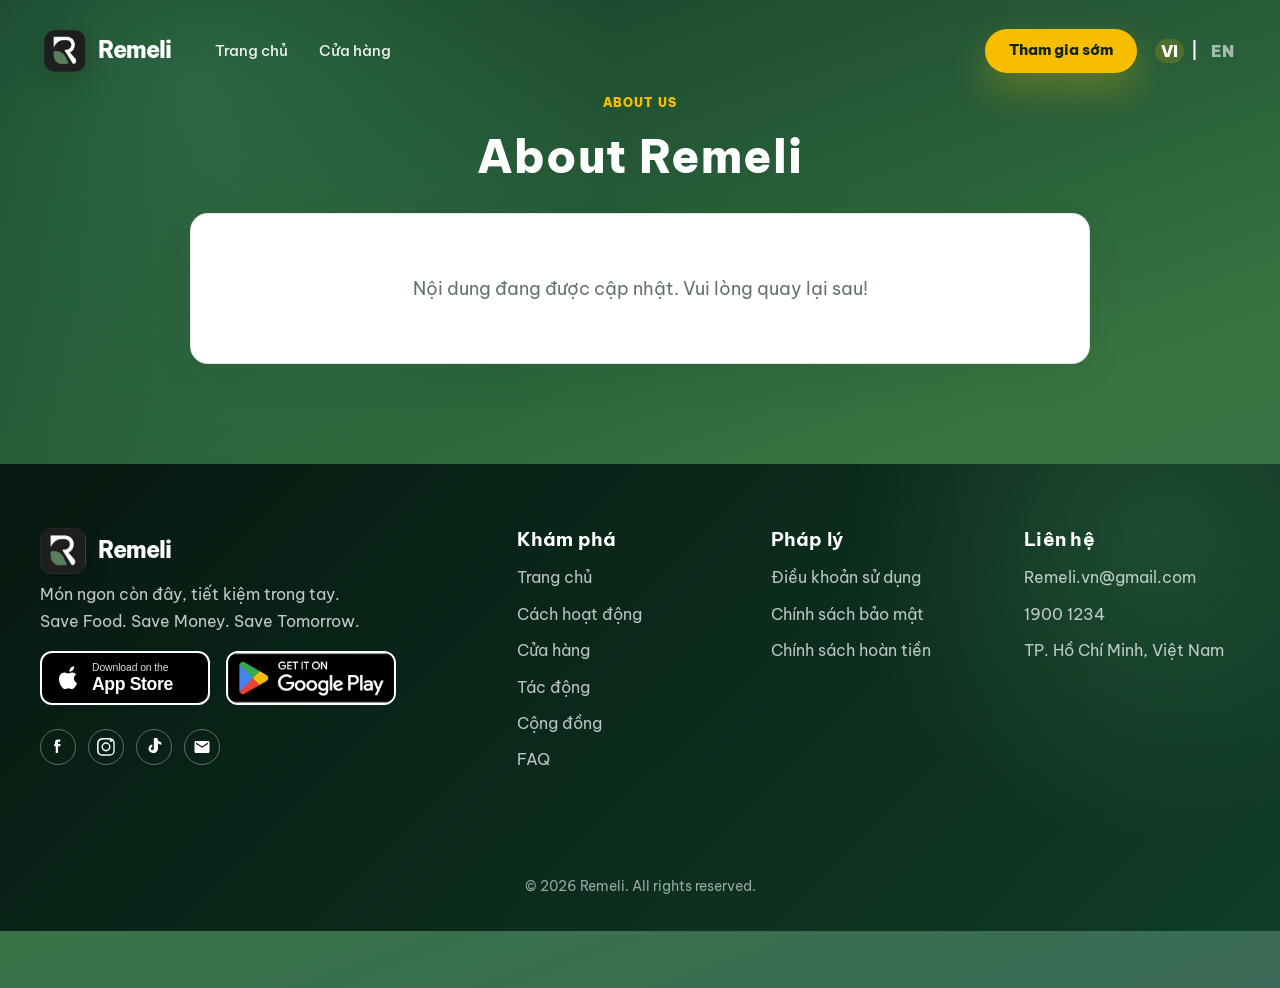
==== about-remeli.html @ 18d2d74b "Khung window" ====
<!DOCTYPE html>
<html lang="vi">
<head>
  <meta charset="UTF-8" />
  <meta name="viewport" content="width=device-width, initial-scale=1.0" />
  <meta name="description" content="Remeli giúp bạn tìm món ngon còn lại trong ngày từ cửa hàng địa phương tại Việt Nam, đặt trước dễ dàng và nhận tại cửa hàng." />
  <title>Remeli | About Remeli</title>
  <link rel="icon" type="image/png" href="assets/favicon.png" />
  <link rel="preconnect" href="https://fonts.googleapis.com">
  <link rel="preconnect" href="https://fonts.gstatic.com" crossorigin>
  <link href="https://fonts.googleapis.com/css2?family=Anton&family=Be+Vietnam+Pro:wght@400;500;600;700;800&display=swap" rel="stylesheet">
  <link rel="stylesheet" href="styles.css" />
</head>
<body class="faq-page">
  <svg style="display: none;">
    <defs>
      <linearGradient id="googlePlayGradient" x1="0%" y1="0%" x2="100%" y2="100%">
        <stop offset="0%" stop-color="#00a1ff" />
        <stop offset="30%" stop-color="#00e765" />
        <stop offset="70%" stop-color="#ffb300" />
        <stop offset="100%" stop-color="#ff3a44" />
      </linearGradient>
    </defs>
  </svg>

  <header class="site-header" id="siteHeader">
    <a class="brand" href="index.html" aria-label="Remeli trang chủ" data-i18n-aria-label="brandAria">
      <img src="assets/remeli-logo.png" alt="Remeli logo" />
      <span>Remeli</span>
    </a>

    <button class="menu-toggle" id="menuToggle" aria-label="Mở menu" aria-expanded="false" data-i18n-aria-label="menuOpen">
      <span></span>
      <span></span>
      <span></span>
    </button>

    <nav class="main-nav" id="mainNav" aria-label="Menu chính" data-i18n-aria-label="mainMenu">
      <div class="nav-item-with-dropdown">
        <a href="index.html" data-i18n="navHome">Trang chủ</a>
        <div class="mega-menu">
          <div class="mega-menu-column">
            <h4 data-i18n="megaApp">App</h4>
            <a href="huong-dan-tai-app.html" data-i18n="megaDownloadApp">Hướng dẫn tải App</a>
            <a href="lam-sao-de-pick-up.html" data-i18n="megaHowToPickup">Làm sao để pick up</a>
          </div>
          <div class="mega-menu-column">
            <h4 data-i18n="megaAboutUs">About us</h4>
            <a href="about-remeli.html" data-i18n="megaAboutRemeli">About Remeli</a>
            <a href="our-team.html" data-i18n="megaOurTeam">Our team</a>
          </div>
          <div class="mega-menu-column">
            <h4 data-i18n="megaCommunity">Community</h4>
            <a href="tac-dong.html" data-i18n="megaImpact">Tác động</a>
            <a href="phan-hoi-khach-hang.html" data-i18n="megaCustomerFeedback">Phản hồi khách hàng</a>
          </div>
        </div>
      </div>
      <a href="cua-hang.html" data-i18n="navMerchant">Cửa hàng</a>
    </nav>

    <div class="header-actions">
      <button class="btn btn-yellow btn-small" type="button" data-open-modal="waitlistModal" data-i18n="joinEarly">Tham gia sớm</button>
      <div class="language-toggle" aria-label="Đổi ngôn ngữ" data-i18n-aria-label="languageLabel">
        <button class="lang-option active" type="button" data-lang-switch="vi" aria-pressed="true">VI</button>
        <span>|</span>
        <button class="lang-option" type="button" data-lang-switch="en" aria-pressed="false">EN</button>
      </div>
    </div>
  </header>

  <section class="faq-section" id="content">
    <div class="faq-header reveal">
      <span class="eyebrow eyebrow-yellow">About us</span>
      <h2>About Remeli</h2>
    </div>

    <div class="faq-list reveal" style="text-align: center; padding: 60px 0; background: var(--white); border-radius: 18px; border: 1px solid var(--line); box-shadow: 0 14px 42px rgba(16, 60, 41, 0.06);">
      <p style="color: var(--muted); font-size: 1.1rem; margin: 0;">Nội dung đang được cập nhật. Vui lòng quay lại sau!</p>
    </div>
  </section>

  <footer class="site-footer">
    <div class="footer-brand">
      <a class="brand brand-footer" href="index.html#home">
        <img src="assets/remeli-logo.png" alt="Remeli logo" />
        <span>Remeli</span>
      </a>
      <p data-i18n="footerSlogan">Món ngon còn đây, tiết kiệm trong tay.<br />Save Food. Save Money. Save Tomorrow.</p>
      
      <!-- Khung Tải ứng dụng App Store & Google Play đồng bộ đa sắc chuẩn ảnh mẫu -->
      <div class="download-badges">
    <a href="#" class="app-badge store-apple" target="_blank" rel="noopener noreferrer">
      <svg viewBox="0 0 384 512" class="icon-apple">
        <path d="M318.7 268.7c-.2-36.7 16.4-64.4 50-84.8-18.8-26.9-47.2-41.7-84.7-44.6-35.5-2.8-74.3 20.7-88.5 20.7-15 0-48.7-22.7-79.4-22.1-39.3.6-76 22.8-96.1 57.3-41.9 71.9-10.7 178.6 30 237.3 19.9 28.7 44 60.7 75 59.5 29.8-1.2 41.2-19.3 77.2-19.3 35.8 0 46.4 19.3 77.6 18.6 31.9-.6 53.1-29.3 72.8-58.1 23.5-34.1 33.1-67 33.6-68.7-1.2-.5-66.4-25.4-66.7-101.5zM297.1 84.4c17.4-21.1 29.2-50.5 26-80.1-25.4 1-56.1 16.9-74.3 38.2-16.2 18.8-30.4 48.6-26.6 77.4 28.4 2.2 57.4-14.4 74.9-35.5z"/>
      </svg>
      <div class="badge-text">
        <small>Download on the</small>
        <strong>App Store</strong>
      </div>
    </a>

    <a href="#" class="app-badge store-google" target="_blank" rel="noopener noreferrer">
        <img src="assets/GetItOnGooglePlay_Badge_Web_color_English.png" alt="Get it on Google Play">
    </a>
</div>
      <!-- Icon Mạng xã hội dạng SVG nét cao -->
      <div class="socials" style="margin-top: 20px;" aria-label="Mạng xã hội" data-i18n-aria-label="socialLabel">
        <a href="https://www.facebook.com/profile.php?id=61591467995736" target="_blank" rel="noopener noreferrer" aria-label="Facebook">
          <svg style="width:18px;height:18px;fill:currentColor;" viewBox="0 0 24 24"><path d="M9 8H7v3h2v9h3v-9h3l.5-3H12V6c0-.88.72-1 1-1h2V2h-3a4 4 0 0 0-4 4v2z"/></svg>
        </a>
        <a href="https://www.instagram.com/remeli.vn/" target="_blank" rel="noopener noreferrer" aria-label="Instagram">
          <svg style="width:18px;height:18px;fill:currentColor;" viewBox="0 0 24 24"><path d="M12 2.16c3.2 0 3.58.01 4.85.07 3.25.15 4.77 1.69 4.92 4.92.06 1.27.07 1.65.07 4.85s-.01 3.58-.07 4.85c-.15 3.23-1.66 4.77-4.92 4.92-1.27.06-1.64.07-4.85.07s-3.58-.01-4.85-.07c-3.26-.15-4.77-1.7-4.92-4.92-.06-1.27-.07-1.65-.07-4.85s.01-3.58.07-4.85c.15-3.23 1.66-4.77 4.92-4.92 1.27-.06 1.64-.07 4.85-.07M12 0C8.74 0 8.33.01 7.05.07c-4.27.2-6.6 2.52-6.8 6.8C.01 8.13 0 8.54 0 11.8s.01 3.67.07 4.95c.2 4.27 2.53 6.61 6.8 6.8 1.28.06 1.69.07 4.95.07s3.67-.01 4.95-.07c4.27-.2 6.61-2.53 6.8-6.8.06-1.28.07-1.69.07-4.95s-.01-3.67-.07-4.95c-.2-4.27-2.53-6.61-6.8-6.8C15.67.01 15.26 0 12 0zm0 5.76a6.04 6.04 0 1 0 0 12.08 6.04 6.04 0 0 0 0-12.08zm0 10.12a4.07 4.07 0 1 1 0-8.14 4.07 4.07 0 0 1 0 8.14zm6.4-10.42a1.41 1.41 0 1 0 0-2.83 1.41 1.41 0 0 0 0 2.83z"/></svg>
        </a>
        <a href="https://www.tiktok.com/@remeli.vn" target="_blank" rel="noopener noreferrer" aria-label="TikTok">
          <svg style="width:18px;height:18px;fill:currentColor;" viewBox="0 0 24 24"><path d="M12.53.02C13.84 0 15.14.01 16.44 0c.08 1.53.63 3.01 1.63 4.14 1.03.9 2.36 1.35 3.71 1.42v3.39c-1.28-.02-2.54-.42-3.6-1.15-.31-.19-.61-.4-.89-.63v6.73c.03 2.22-1.12 4.31-3 5.42-2.11 1.19-4.78 1.12-6.81-.19-2.11-1.42-3.12-4.02-2.49-6.49.53-2.2 2.45-3.83 4.73-3.96v3.4c-.74.05-1.44.47-1.78 1.13-.48.97-.13 2.19.78 2.73.91.56 2.14.31 2.75-.54.27-.41.38-.9.34-1.39V.02z"/></svg>
        </a>
        <a href="mailto:Remeli.vn@gmail.com" aria-label="Email">
          <svg style="width:18px;height:18px;fill:currentColor;" viewBox="0 0 24 24"><path d="M20 4H4c-1.1 0-1.99.9-1.99 2L2 18c0 1.1.9 2 2 2h16c1.1 0 2-.9 2-2V6c0-1.1-.9-2-2-2zm0 4l-8 5-8-5V6l8 5 8-5v2z"/></svg>
        </a>
      </div>
    </div>
    <div class="footer-links">
      <div>
        <h3 data-i18n="footerExplore">Khám phá</h3>
        <a href="index.html#home" data-i18n="navHome">Trang chủ</a>
        <a href="index.html#how-it-works" data-i18n="navHow">Cách hoạt động</a>
        <a href="cua-hang.html" data-i18n="navMerchant">Cửa hàng</a>
        <a href="index.html#impact" data-i18n="navImpact">Tác động</a>
        <a href="index.html#community" data-i18n="navCommunity">Cộng đồng</a>
        <a href="faq.html" data-i18n="navFaq">FAQ</a>
      </div>
      <div>
        <h3 data-i18n="footerLegal">Pháp lý</h3>
        <a href="#" data-i18n="terms">Điều khoản sử dụng</a>
        <a href="#" data-i18n="privacy">Chính sách bảo mật</a>
        <a href="#" data-i18n="refund">Chính sách hoàn tiền</a>
      </div>
      <div>
        <h3 data-i18n="footerContact">Liên hệ</h3>
        <a href="mailto:Remeli.vn@gmail.com">Remeli.vn@gmail.com</a>
        <a href="tel:19001234">1900 1234</a>
        <span data-i18n="location">TP. Hồ Chí Minh, Việt Nam</span>
      </div>
    </div>
    <p class="copyright">© 2026 Remeli. All rights reserved.</p>
  </footer>

  <!-- Khối Pop-up Waitlist hoạt động đồng bộ tại trang FAQ -->
  <div class="modal" id="waitlistModal" aria-hidden="true">
    <div class="modal-overlay" data-close-modal></div>
    <div class="modal-panel modal-panel-small" role="dialog" aria-modal="true" aria-labelledby="waitlistModalTitle">
      <button class="modal-close" type="button" data-close-modal aria-label="Đóng" data-i18n-aria-label="closeModal">×</button>
      <span class="eyebrow" data-i18n="waitlistEyebrow">Tham gia danh sách chờ</span>
      <h2 id="waitlistModalTitle" data-i18n="waitlistModalTitle">Nhận thông tin sớm nhất từ Remeli</h2>
      <p data-i18n="waitlistModalText">Để lại thông tin để Remeli báo cho bạn khi ra mắt tại thành phố của bạn.</p>
      <form class="stacked-form" id="waitlistForm" action="https://script.google.com/macros/s/AKfycbz02_CwynBXLxD4ofVWuuCcy0Z5YHeLYgymd5x6QaJ5G5QAr4hnDKX-C0Sxp8bsQAZKMg/exec" method="POST" target="hidden_iframe">
        <input type="hidden" name="formType" value="waitlist" />
        <label>
          <span data-i18n="emailLabel">Email của bạn</span>
          <input type="email" name="email" required placeholder="" />
        </label>
        <label>
          <span data-i18n="cityLabel">Thành phố</span>
          <select name="city" required>
            <option value="" data-i18n="cityPlaceholder">Chọn thành phố</option>
            <option>TP. Hồ Chí Minh</option>
            <option data-i18n="cityHanoi">Hà Nội</option>
            <option data-i18n="cityDanang">Đà Nẵng</option>
            <option data-i18n="cityCantho">Cần Thơ</option>
            <option data-i18n="cityOther">Khác</option>
          </select>
        </label>
        <label>
          <span data-i18n="roleLabel">Bạn là?</span>
          <select name="role" required>
            <option value="" data-i18n="rolePlaceholder">Bạn là?</option>
            <option data-i18n="roleUser">Người dùng</option>
            <option data-i18n="roleMerchant">Chủ cửa hàng</option>
            <option data-i18n="roleOther">Khác</option>
          </select>
        </label>
        <button class="btn btn-green" type="submit" data-i18n="waitlistButton">Tham gia danh sách chờ</button>
        <p class="form-message" id="waitlistMessage"></p>
      </form>
    </div>
  </div>

  <iframe name="hidden_iframe" id="hiddenFormIframe" style="display:none;" title="form-submit-target"></iframe>

  <script src="script.js"></script>
</body>
</html>
---- styles.css ----
:root {
  --green-900: #103c29;
  --green-800: #1c5135;
  --green-700: #397542;
  --green-600: #3a6b58;
  --green-400: #6bc379;
  --green-100: #ecf7ee;
  --cream: #fff8eb;
  --yellow: #f7be00;
  --yellow-soft: #ffe38d;
  --black: #000000;
  --white: #ffffff;
  --text: #14231a;
  --muted: #65736b;
  --line: rgba(20, 35, 26, 0.11);
  --shadow: 0 24px 80px rgba(16, 60, 41, 0.11);
  --radius-xl: 32px;
  --radius-lg: 24px;
  --radius-md: 16px;
  --max: 1200px;
  --display-font: "Be Vietnam Pro", Arial, sans-serif;
}

* {
  box-sizing: border-box;
}

html {
  scroll-behavior: smooth;
}

body {
  margin: 0;
  font-family: "Be Vietnam Pro", Inter, system-ui, -apple-system, BlinkMacSystemFont, "Segoe UI", sans-serif;
  color: var(--text);
  background: var(--white);
  overflow-x: hidden;
  line-height: 1.65;
}

a {
  color: inherit;
  text-decoration: none;
}

button,
input,
select {
  font: inherit;
}

button {
  cursor: pointer;
}

img,
svg {
  display: block;
}

/* --- HEADER & NAVIGATION --- */
.site-header {
  position: fixed;
  top: 0;
  left: 0;
  right: 0;
  z-index: 100;
  display: grid;
  grid-template-columns: auto 1fr auto;
  align-items: center;
  gap: 44px;
  width: min(100% - 56px, 1320px);
  margin: 18px auto 0;
  padding: 10px 12px 10px 16px;
  border-radius: 999px;
  color: var(--white);
  transition: background 240ms ease, box-shadow 240ms ease, color 240ms ease, margin 240ms ease, width 240ms ease;
}

.site-header.scrolled {
  margin-top: 10px;
  width: min(100% - 36px, 1260px);
  color: var(--text);
  background: rgba(255, 255, 255, 0.9);
  box-shadow: 0 18px 55px rgba(0, 0, 0, 0.12);
  backdrop-filter: blur(18px);
}

.brand {
  display: inline-flex;
  align-items: center;
  gap: 12px;
  font-size: 1.45rem;
  font-weight: 800;
  letter-spacing: -0.04em;
  white-space: nowrap;
}

.brand img {
  width: 42px;
  height: 42px;
  border-radius: 12px;
  object-fit: cover;
  box-shadow: 0 10px 24px rgba(0, 0, 0, 0.12);
}

.main-nav {
  display: flex;
  flex-wrap: nowrap;
  align-items: center;
  justify-content: flex-start;
  gap: clamp(14px, 2.4vw, 76px);
  font-size: clamp(0.72rem, 0.6rem + 0.55vw, 0.95rem);
  font-weight: 500;
}

.main-nav a {
  position: relative;
  opacity: 0.92;
  padding: 10px 0;
  white-space: nowrap;
}

.main-nav a::after {
  content: "";
  position: absolute;
  left: 0;
  right: 0;
  bottom: 0;
  height: 2px;
  transform: scaleX(0);
  transform-origin: center;
  background: var(--yellow);
  transition: transform 280ms cubic-bezier(0.4, 0, 0.2, 1);
}

.main-nav a.active::after,
.main-nav a:hover::after {
  transform: scaleX(1);
}

.nav-item-with-dropdown {
  position: relative;
  display: flex;
  align-items: center;
  height: 100%;
}

.mega-menu {
  position: absolute;
  top: calc(100% + 15px);
  left: -16px;
  transform: translateY(10px);
  background: rgba(255, 255, 255, 0.7);
  backdrop-filter: blur(25px);
  -webkit-backdrop-filter: blur(25px);
  border-radius: var(--radius-lg);
  box-shadow: 0 16px 40px rgba(0, 0, 0, 0.1);
  padding: 32px 40px;
  display: flex;
  gap: 64px;
  opacity: 0;
  visibility: hidden;
  transition: all 0.3s cubic-bezier(0.4, 0, 0.2, 1);
  pointer-events: none;
  border: 1px solid rgba(255, 255, 255, 0.5);
}

.mega-menu::before {
  content: "";
  position: absolute;
  top: -25px;
  left: 0;
  width: 100%;
  height: 25px;
  background: transparent;
}

.site-header.scrolled .mega-menu {
  background: rgba(255, 255, 255, 0.95);
}

.site-header:not(.scrolled) .mega-menu {
  background: rgba(20, 35, 26, 0.6);
  border-color: rgba(255, 255, 255, 0.2);
  color: var(--white);
}

.nav-item-with-dropdown:hover .mega-menu {
  opacity: 1;
  visibility: visible;
  transform: translateY(0);
  pointer-events: auto;
}

.mega-menu-column {
  display: flex;
  flex-direction: column;
  gap: 16px;
  min-width: max-content;
}

.mega-menu-column h4 {
  margin: 0;
  font-size: 0.95rem;
  font-weight: 800;
  color: var(--green-900);
  border-bottom: 2px solid var(--yellow);
  padding-bottom: 8px;
  text-transform: uppercase;
  letter-spacing: 0.05em;
  width: max-content;
}

.site-header:not(.scrolled) .mega-menu-column h4 {
  color: var(--yellow);
  border-bottom-color: rgba(255, 255, 255, 0.3);
}

.mega-menu-column a {
  font-size: 0.9rem;
  color: var(--muted);
  font-weight: 600;
  padding: 0 !important;
  opacity: 1 !important;
  transition: color 0.2s ease, transform 0.2s ease;
}

.site-header:not(.scrolled) .mega-menu-column a {
  color: rgba(255, 255, 255, 0.85);
}

.mega-menu-column a::after {
  display: none !important;
}

.mega-menu-column a:hover {
  color: var(--green-700);
  transform: translateX(4px);
}

.site-header:not(.scrolled) .mega-menu-column a:hover {
  color: var(--yellow);
}

.header-actions {
  display: flex;
  align-items: center;
  gap: 18px;
}

.language-toggle {
  display: inline-flex;
  align-items: center;
  gap: 7px;
  border: 0;
  background: transparent;
  color: inherit;
  font-weight: 700;
}

.lang-option {
  border: 0;
  padding: 4px 6px;
  border-radius: 999px;
  background: transparent;
  color: inherit;
  font-weight: 900;
  line-height: 1;
  opacity: 0.58;
  transition: opacity 180ms ease, background 180ms ease, color 180ms ease;
}

.lang-option.active {
  opacity: 1;
  background: rgba(247, 190, 0, 0.18);
  color: inherit;
}

.site-header.scrolled .lang-option.active,
.site-header.menu-open .lang-option.active {
  background: rgba(57, 117, 66, 0.11);
  color: var(--green-700);
}

.menu-toggle {
  display: block;
  width: 42px;
  height: 42px;
  border: 1px solid rgba(255, 255, 255, 0.28);
  border-radius: 999px;
  background: rgba(255, 255, 255, 0.12);
  display: none;
}

.menu-toggle span {
  display: block;
  width: 18px;
  height: 2px;
  margin: 4px auto;
  background: currentColor;
  border-radius: 99px;
}

/* --- BUTTONS --- */
.btn {
  display: inline-flex;
  align-items: center;
  justify-content: center;
  min-height: 52px;
  padding: 0 28px;
  border-radius: 16px;
  border: 1px solid transparent;
  font-weight: 800;
  line-height: 1;
  transition: transform 220ms ease, box-shadow 220ms ease, background 220ms ease, color 220ms ease, border-color 220ms ease;
}

.btn:hover {
  transform: translateY(-2px);
}

.btn-small {
  min-height: 44px;
  padding-inline: 23px;
  border-radius: 999px;
  font-size: 0.92rem;
}

.btn-yellow {
  background: var(--yellow);
  color: #132414;
  box-shadow: 0 16px 36px rgba(247, 190, 0, 0.28);
}

.btn-yellow:hover {
  background: #ffcb21;
  box-shadow: 0 20px 45px rgba(247, 190, 0, 0.38);
}

.btn-outline-light {
  color: var(--white);
  background: rgba(255, 255, 255, 0.08);
  border-color: rgba(255, 255, 255, 0.55);
  backdrop-filter: blur(12px);
}

.btn-outline-light:hover {
  background: var(--white);
  color: var(--green-900);
}

.btn-green {
  background: var(--green-700);
  color: var(--white);
  box-shadow: 0 16px 36px rgba(57, 117, 66, 0.25);
}

.btn-green:hover {
  background: var(--green-900);
}

.btn-dark {
  background: var(--green-900);
  color: var(--white);
}

/* --- HERO SECTION --- */
.hero {
  position: relative;
  display: grid;
  min-height: 100vh;
  place-items: center;
  isolation: isolate;
  overflow: hidden;
  padding: 120px 24px 84px;
  color: var(--white);
  background:
    radial-gradient(circle at 52% 46%, rgba(107, 195, 121, 0.25), transparent 28%),
    linear-gradient(136deg, var(--green-900), var(--green-700) 48%, var(--green-600));
}

.hero::before {
  content: "";
  position: absolute;
  inset: 0;
  background:
    linear-gradient(rgba(255, 255, 255, 0.045) 1px, transparent 1px),
    linear-gradient(90deg, rgba(255, 255, 255, 0.035) 1px, transparent 1px);
  background-size: 84px 84px;
  mask-image: radial-gradient(circle, black 0 48%, transparent 78%);
  opacity: 0.35;
  z-index: -2;
}

.hero-bg {
  position: absolute;
  inset: 0;
  z-index: -1;
  overflow: hidden;
  pointer-events: none;
}

.hero-line {
  position: absolute;
  width: clamp(110px, 14vw, 190px);
  height: auto;
  fill: none;
  stroke: rgba(255, 227, 141, 0.34);
  stroke-width: 4;
  stroke-linecap: round;
  stroke-linejoin: round;
  filter: drop-shadow(0 0 30px rgba(107, 195, 121, 0.13));
  transition: transform 120ms linear;
}

.line-leaf-one {
  left: 8%;
  top: 22%;
  transform: rotate(-12deg);
}

.line-carrot {
  right: 7%;
  top: 18%;
  transform: rotate(10deg);
}

.line-tomato {
  left: 16%;
  bottom: 20%;
  opacity: 0.62;
}

.line-bag {
  right: 15%;
  bottom: 16%;
  opacity: 0.52;
}

.soft-blob {
  position: absolute;
  border-radius: 999px;
  background: rgba(255, 255, 255, 0.08);
  filter: blur(36px);
  transition: transform 120ms linear;
}

.blob-one {
  left: -90px;
  bottom: 12%;
  width: 420px;
  height: 210px;
  background: rgba(107, 195, 121, 0.24);
}

.blob-two {
  right: -110px;
  top: 36%;
  width: 280px;
  height: 280px;
  background: rgba(247, 190, 0, 0.12);
}

.floating-leaf {
  position: absolute;
  width: 36px;
  height: 18px;
  border-radius: 100% 0 100% 0;
  background: linear-gradient(135deg, rgba(107, 195, 121, 0.62), rgba(247, 190, 0, 0.32));
  box-shadow: 0 0 36px rgba(107, 195, 121, 0.26);
  animation: floatLeaf 8s ease-in-out infinite;
}

.leaf-a {
  left: 29%;
  top: 26%;
  animation-delay: 0s;
}

.leaf-b {
  right: 23%;
  top: 54%;
  animation-delay: 1.8s;
}

.leaf-c {
  left: 8%;
  bottom: 29%;
  animation-delay: 3.2s;
}

.dot-field {
  position: absolute;
  width: 120px;
  height: 120px;
  background-image: radial-gradient(rgba(255, 255, 255, 0.33) 1.3px, transparent 1.3px);
  background-size: 14px 14px;
  opacity: 0.5;
}

.dots-a {
  left: 4%;
  bottom: 13%;
}

.hero-content {
  width: min(100%, 980px);
  text-align: center;
  margin-inline: auto;
}

.hero h1,
.hero p,
h2,
h3 {
  letter-spacing: 0.02em;
}

.hero h1 {
  display: flex;
  flex-direction: column;
  align-items: center;
  gap: clamp(10px, 1.25vw, 18px);
  margin: 0;
  font-family: var(--display-font);
  font-size: clamp(2.9rem, 6.8vw, 6.4rem);
  font-weight: 800;
  line-height: 1.08;
  text-shadow: 0 20px 70px rgba(0, 0, 0, 0.24);
}

.hero h1 span {
  display: block;
  white-space: nowrap;
}

.hero p {
  margin: clamp(28px, 3.2vw, 42px) 0 0;
  font-family: var(--display-font);
  font-size: clamp(1rem, 1.8vw, 1.5rem);
  font-weight: 600;
  line-height: 1.45;
  color: rgba(255, 255, 255, 0.92);
}

.hero-buttons {
  display: flex;
  flex-wrap: wrap;
  justify-content: center;
  gap: 18px;
  margin-top: clamp(34px, 4vw, 52px);
}

.scroll-cue {
  position: absolute;
  bottom: 28px;
  left: 50%;
  display: grid;
  width: 28px;
  height: 48px;
  place-items: start center;
  border: 1px solid rgba(255, 255, 255, 0.56);
  border-radius: 999px;
  transform: translateX(-50%);
}

.scroll-cue span {
  width: 5px;
  height: 9px;
  margin-top: 9px;
  border-radius: 99px;
  background: var(--white);
  animation: scrollCue 1.5s infinite ease-in-out;
}

/* --- MARQUEE TAPE --- */
.marquee {
  position: relative;
  z-index: 3;
  overflow: hidden;
  background: #06180f;
  color: var(--white);
  border-top: 1px solid rgba(255, 255, 255, 0.08);
  border-bottom: 1px solid rgba(255, 255, 255, 0.08);
}

.marquee-track {
  display: flex;
  align-items: center;
  gap: 18px;
  width: max-content;
  padding: 17px 0;
  animation: marquee 34s linear infinite;
}

.marquee span {
  white-space: nowrap;
  font-size: 0.93rem;
  font-weight: 800;
}

.marquee i {
  width: 10px;
  height: 10px;
  border-radius: 100% 0 100% 0;
  background: var(--yellow);
  transform: rotate(18deg);
}

/* --- CORE LAYOUT & TYPOGRAPHY --- */
.section {
  position: relative;
  padding: 92px 24px;
}

.section-grid {
  width: min(100%, var(--max));
  margin-inline: auto;
}

.section-grid-left {
  display: grid;
  grid-template-columns: minmax(430px, 0.95fr) minmax(0, 1.65fr);
  gap: 46px;
  align-items: center;
}

.eyebrow {
  display: inline-block;
  margin-bottom: 16px;
  color: var(--green-700);
  font-size: 0.78rem;
  font-weight: 900;
  letter-spacing: 0.08em;
  text-transform: uppercase;
}

.eyebrow-yellow {
  color: var(--yellow);
}

h2 {
  margin: 0;
  font-family: var(--display-font);
  font-size: clamp(1.8rem, 3.6vw, 3.4rem);
  font-weight: 800;
  line-height: 1.15;
}

h3,
p {
  margin-top: 0;
}

h3 {
  font-family: var(--display-font);
  font-weight: 700;
  letter-spacing: 0.012em;
  line-height: 1.22;
}

.split-title {
  display: flex;
  flex-direction: column;
  align-items: flex-start;
  gap: 0.08em;
}

.split-title span,
.balanced-two-line span {
  display: block;
  white-space: nowrap;
}

.balanced-two-line {
  max-width: 620px;
}

.single-line-title {
  white-space: nowrap;
  max-width: 100%;
}

.section-copy p,
.food-cloud-copy p,
.reason-content p,
.merchant-copy p,
.community-card p {
  color: var(--muted);
  line-height: 1.85;
  margin-top: 18px;
}

.text-link {
  display: inline-flex;
  align-items: center;
  gap: 8px;
  margin-top: 18px;
  color: var(--green-700);
  font-weight: 900;
}

.link-button {
  border: 0;
  padding: 0;
  background: transparent;
  font-family: inherit;
  font-size: inherit;
}

.text-link span {
  transition: transform 180ms ease;
}

.text-link:hover span {
  transform: translateX(4px);
}

/* --- HOW IT WORKS SECTION --- */
.how-section {
  background: linear-gradient(180deg, #fff, #fbfdfa);
}

.steps-row {
  display: grid;
  grid-template-columns: repeat(3, 1fr);
  gap: 28px;
  position: relative;
}

.steps-row::before {
  content: "";
  position: absolute;
  left: 16%;
  right: 16%;
  top: 50%;
  border-top: 2px dashed rgba(57, 117, 66, 0.36);
  transform: translateY(-50%);
}

.step-card {
  position: relative;
  z-index: 1;
  min-height: 318px;
  padding: 48px 30px 30px;
  border: 1px solid var(--line);
  border-radius: var(--radius-lg);
  background: rgba(255, 255, 255, 0.88);
  text-align: center;
  box-shadow: var(--shadow);
  backdrop-filter: blur(10px);
}

.step-number {
  position: absolute;
  left: 18px;
  top: 18px;
  display: grid;
  width: 42px;
  height: 42px;
  place-items: center;
  border-radius: 50%;
  background: var(--green-700);
  color: var(--white);
  font-weight: 900;
}

.icon-circle {
  display: grid;
  width: 108px;
  height: 108px;
  place-items: center;
  margin: 0 auto 24px;
  border-radius: 50%;
  background: var(--green-100);
}

.icon-circle svg,
.merchant-point svg {
  width: 62px;
  height: 62px;
  fill: none;
  stroke: var(--green-700);
  stroke-width: 3;
  stroke-linecap: round;
  stroke-linejoin: round;
}

.step-card h3 {
  margin-bottom: 10px;
  font-size: 1.12rem;
}

.step-card p {
  margin: 0;
  color: var(--muted);
  font-size: 0.94rem;
  line-height: 1.65;
}

/* --- FOR STORES (MERCHANT) --- */
.merchant-section {
  display: grid;
  grid-template-columns: 0.5fr 2fr;
  gap: 32px;
  align-items: stretch;
  width: min(100% - 48px, var(--max));
  margin: 0 auto 42px;
  padding: clamp(32px, 5vw, 54px);
  border-radius: var(--radius-xl);
  color: var(--white);
  background:
    radial-gradient(circle at 92% 20%, rgba(107, 195, 121, 0.24), transparent 27%),
    linear-gradient(135deg, var(--green-900), var(--green-700));
  box-shadow: 0 28px 80px rgba(16, 60, 41, 0.2);
  overflow: hidden;
}

.merchant-copy {
  justify-self: start;
  text-align: left;
}

.merchant-copy .split-title {
  align-items: flex-start;
}

.merchant-copy h2 {
  font-size: clamp(1.4rem, 2.5vw, 2.6rem);
}

.merchant-copy p {
  color: rgba(255, 255, 255, 0.75);
}

.merchant-points {
  display: grid;
  grid-template-columns: repeat(2, 1fr);
  gap: 28px 8px;
  align-self: stretch;
}

.merchant-point {
  display: grid;
  align-content: center;
  justify-items: center;
  min-height: 160px;
  padding: 18px 26px;
  text-align: center;
}

.merchant-point svg {
  stroke: var(--yellow);
}

.merchant-point h3 {
  margin: 20px 0 0;
  font-size: 1.05rem;
  line-height: 1.4;
  max-width: 26ch;
}

/* Ép vế chữ "Tự chọn số lượng giá và giờ nhận" nằm cùng một hàng */
.merchant-points .merchant-point:nth-child(2) h3 {
  white-space: nowrap;
  max-width: none;
}

.merchant-point:nth-child(even) {
  border-left: 1px solid rgba(255, 255, 255, 0.16);
}

.merchant-point:nth-child(n + 3) {
  border-top: 1px solid rgba(255, 255, 255, 0.16);
  padding-top: 26px;
}

/* --- IMPACT SECTION (FOOD CLOUD) --- */
.food-cloud-section {
  display: grid;
  grid-template-columns: minmax(260px, 0.85fr) minmax(0, 2.15fr);
  gap: clamp(48px, 6vw, 86px);
  align-items: center;
  width: min(100%, var(--max));
  margin: 0 auto;
  padding-top: 104px;
  padding-bottom: 126px;
}

.food-cloud-section::before {
  content: "";
  position: absolute;
  inset: 0 calc(50% - 50vw);
  z-index: -1;
  background:
    radial-gradient(circle at 20% 30%, rgba(247, 190, 0, 0.1), transparent 26%),
    linear-gradient(135deg, #fbfff8, #fff9ed 60%, #f3fbf1);
}

.food-cloud-copy h2 {
  color: var(--green-900);
}

.food-cloud {
  position: relative;
  min-height: 720px;
  isolation: isolate;
}

.bag-stage {
  position: absolute;
  left: 50%;
  top: 52%;
  z-index: 2;
  width: 330px;
  height: 330px;
  transform: translate(-50%, -50%);
}

.remeli-bag-img {
  position: absolute;
  left: 50%;
  bottom: -20px;
  transform: translateX(-50%);
  width: 250px;
  height: auto;
  z-index: 3;
  filter: drop-shadow(0 25px 45px rgba(16, 60, 41, .3));
}

.food-item {
  position: absolute;
  left: 50%;
  top: 57%;
  z-index: 2;
  display: grid;
  place-items: center;
  transform: translate(-50%, -50%) scale(0.3);
  opacity: 0;
  will-change: transform, opacity;
  white-space: nowrap;
  text-shadow: 0 4px 12px rgba(0, 0, 0, 0.15);
}

.spark {
  position: absolute;
  color: var(--yellow);
  font-size: 1.35rem;
  opacity: 0.85;
  animation: sparkle 2.6s ease-in-out infinite;
}

.spark-one {
  left: 38%;
  top: 7%;
}

.spark-two {
  right: 20%;
  top: 28%;
  animation-delay: 0.8s;
}

.spark-three {
  left: 18%;
  top: 34%;
  animation-delay: 1.5s;
}

.impact-card {
  position: absolute;
  z-index: 4;
  display: grid;
  width: 240px;
  min-height: 176px;
  align-content: center;
  padding: 24px 26px;
  border: 1px solid rgba(57, 117, 66, 0.12);
  border-radius: 26px;
  background: rgba(255, 255, 255, 0.86);
  box-shadow: var(--shadow);
  backdrop-filter: blur(16px);
}

.impact-card h3 {
  margin: 12px 0 8px;
  font-size: 1.8rem;
}

.impact-card p {
  margin: 0;
  color: var(--muted);
  font-size: 0.88rem;
  line-height: 1.55;
}

@keyframes floatSquare {

  0%,
  100% {
    transform: translateY(0);
  }

  50% {
    transform: translateY(-12px);
  }
}

.impact-card-one {
  left: 0;
  top: 6%;
  background: rgba(253, 245, 225, 0.94);
  animation: floatSquare 5s ease-in-out infinite;
}

.impact-card-two {
  left: 3%;
  bottom: 4%;
  background: rgba(235, 248, 255, 0.94);
  animation: floatSquare 6s ease-in-out infinite 1s;
}

.impact-card-three {
  right: 0;
  top: 7%;
  background: rgba(255, 248, 225, 0.94);
  animation: floatSquare 5.5s ease-in-out infinite 0.5s;
}

.impact-card-four {
  right: 4%;
  bottom: 3%;
  background: rgba(237, 249, 239, 0.94);
  animation: floatSquare 6.5s ease-in-out infinite 1.5s;
}

.mini-icon {
  display: grid;
  width: 54px;
  height: 54px;
  place-items: center;
  border-radius: 50%;
  background: var(--green-100);
  color: var(--green-700);
  font-size: 1.4rem;
  font-weight: 900;
}

/* --- ORBIT DATA STATISTICS --- */
.reason-section {
  display: grid;
  grid-template-columns: 0.85fr 1.15fr;
  gap: 66px;
  align-items: center;
  width: min(100%, var(--max));
  margin: 0 auto;
  padding: 112px 24px;
}

.logo-orbit {
  position: relative;
  display: grid;
  width: min(82vw, 390px);
  height: min(82vw, 390px);
  place-items: center;
  border-radius: 50%;
  background:
    radial-gradient(circle, rgba(255, 255, 255, 0.95), rgba(236, 247, 238, 0.78)),
    linear-gradient(135deg, rgba(107, 195, 121, 0.16), rgba(247, 190, 0, 0.08));
}

.logo-orbit::after {
  content: "";
  position: absolute;
  inset: 36px;
  border: 1px dashed rgba(57, 117, 66, 0.24);
  border-radius: 50%;
}

.logo-orbit img {
  width: 150px;
  height: 150px;
  border-radius: 34px;
  object-fit: cover;
  box-shadow: 0 24px 65px rgba(16, 60, 41, 0.19);
}

.orbit-dot {
  position: absolute;
  display: grid;
  width: 66px;
  height: 66px;
  place-items: center;
  border-radius: 50%;
  font-size: 1.5rem;
  box-shadow: var(--shadow);
}

.dot-green {
  left: 20px;
  bottom: 70px;
  background: var(--green-400);
  color: var(--white);
}

.dot-yellow {
  right: 44px;
  top: 38px;
  background: var(--yellow);
  color: var(--white);
}

.dot-soft {
  right: 18px;
  bottom: 88px;
  background: var(--white);
  color: var(--green-700);
}

.benefits-list {
  display: grid;
  grid-template-columns: repeat(3, 1fr);
  gap: 26px;
  margin-top: 36px;
}

.benefits-list article {
  padding: 6px 22px 6px 0;
  border-right: 1px solid var(--line);
}

.benefits-list article:last-child {
  border-right: 0;
}

.benefits-list h3 {
  margin: 14px 0 8px;
  font-size: 1rem;
}

.benefits-list p {
  font-size: 0.9rem;
}

/* --- COMMUNITY & HỆ THỐNG BĂNG CHUYỀN FEEDBACK XÍCH CHẠY CHẬM SO LE --- */
.community-section {
  width: min(100% - 48px, var(--max));
  margin: 72px auto;
}

.community-card {
  display: flex;
  align-items: center;
  justify-content: space-between;
  gap: 36px;

  padding: 60px;

  border-radius: 36px;

  background:
    radial-gradient(circle at top left,
      rgba(247, 190, 0, .20),
      transparent 30%),

    radial-gradient(circle at bottom right,
      rgba(107, 195, 121, .18),
      transparent 35%),

    linear-gradient(135deg,
      #ffffff,
      #fbfff8,
      #fffdf4);

  border: 1px solid rgba(57, 117, 66, .12);

  box-shadow:
    0 25px 70px rgba(16, 60, 41, .08);
}

.community-card h2 {
  max-width: 680px;
}

.community-card p {
  max-width: 720px;
}

/* Wrapper mở rộng toàn màn hình cho khối Feedback chạy ngang */
.feedback-marquee-wrapper {

  position: relative;

  width: 100vw;

  left: 50%;
  right: 50%;

  margin-left: -50vw;
  margin-right: -50vw;

  overflow: hidden;

  margin-top: 60px;

  padding: 50px 0;

  background:
    linear-gradient(180deg,
      rgba(236, 247, 238, .55),
      rgba(255, 255, 255, 0));
}

/* Bộ lọc làm mờ che hai đầu lề màn hình giúp băng chuyền tự nhiên hơn */
.feedback-marquee-wrapper::before,
.feedback-marquee-wrapper::after {
  content: "";
  position: absolute;
  top: 0;
  bottom: 0;
  width: 200px;
  z-index: 5;
  pointer-events: none;
}

.feedback-marquee-wrapper::before {
  left: 0;
  background: linear-gradient(to right, var(--white) 15%, transparent);
}

.feedback-marquee-wrapper::after {
  right: 0;
  background: linear-gradient(to left, var(--white) 15%, transparent);
}

/* Đường ray đẩy chuỗi card tịnh tiến mượt mà vận tốc chậm */
.feedback-marquee-track {
  display: flex;
  gap: 36px;
  width: max-content;
  animation: slowChainMove 50s linear infinite;
  padding: 10px;
}

.feedback-premium-container {
  position: relative;
  width: 100vw;
  left: 50%;
  right: 50%;
  margin-left: -50vw;
  margin-right: -50vw;
  margin-top: 60px;
  overflow: hidden;
  padding: 10px 0;
}

/* Rê chuột vào vùng feedback thì băng chuyền tạm dừng đọc */
.feedback-premium-container:hover .feedback-marquee-track,
.feedback-marquee-wrapper:hover .feedback-marquee-track {
  animation-play-state: paused;
}

/* Thiết kế lại Card Feedback */
.feedback-card {

  position: relative;

  width: 400px;

  padding: 38px;

  border-radius: 30px;

  background:

    linear-gradient(155deg,
      #ffffff,
      #fbfffb,
      #f5fff5);

  border: 1px solid rgba(57, 117, 66, .10);

  overflow: hidden;

  display: flex;

  flex-direction: column;

  justify-content: space-between;

  box-shadow:

    0 18px 50px rgba(16, 60, 41, .08),

    0 4px 12px rgba(0, 0, 0, .05);

  transition: .35s;
}

.feedback-card::before {

  content: "";

  position: absolute;

  left: -80px;
  top: -80px;

  width: 220px;
  height: 220px;

  border-radius: 50%;

  background:

    radial-gradient(circle,

      rgba(247, 190, 0, .22),

      transparent 70%);
}

.feedback-card::after {

  content: "❝";

  position: absolute;

  right: 28px;
  top: 10px;

  font-size: 72px;

  font-family: serif;

  color: rgba(57, 117, 66, .08);
}

/* Card đặc biệt nổi bật được bọc viền xanh lá dày dặn */
.feedback-card.highlight-card {

  background:

    linear-gradient(145deg,

      #ffffff,

      #fffceb,

      #f3fff2);

  border: 2px solid rgba(57, 117, 66, .25);

  box-shadow:

    0 25px 70px rgba(57, 117, 66, .15);
}

/* Đẩy so le nhịp điệu lên xuống lệch nhau tự nhiên */
.feedback-marquee-track .feedback-card:nth-child(even) {
  transform: translateY(18px);
}

.feedback-marquee-track .feedback-card:nth-child(odd) {
  transform: translateY(-18px);
}

/* Di chuột vào từng thẻ đơn lẻ sẽ nhấc bổng mạnh lên trên để tập trung xem */
.feedback-card:hover {

  transform:

    translateY(-18px) scale(1.03) !important;

  box-shadow:

    0 35px 70px rgba(16, 60, 41, .18);

  border-color: rgba(57, 117, 66, .35);

  z-index: 20;
}

.feedback-stars {

  color: #FDB813;

  font-size: 1.25rem;

  letter-spacing: 5px;

  margin-bottom: 20px;

  text-shadow:

    0 2px 8px rgba(247, 190, 0, .35);
}

.feedback-text {

  font-size: 1rem;

  line-height: 1.9;

  font-weight: 500;

  color: #294132;

  margin-bottom: 30px;
}

.feedback-user {

  display: flex;

  align-items: center;

  gap: 16px;

  padding-top: 24px;

  border-top:

    1px dashed rgba(57, 117, 66, .18);
}

.user-avatar {

  width: 58px;

  height: 58px;

  border-radius: 50%;

  display: grid;

  place-items: center;

  font-weight: 900;

  font-size: 1.15rem;

  color: white;

  background:

    linear-gradient(135deg,

      var(--green-700),

      var(--green-400));

  box-shadow:

    0 12px 24px rgba(57, 117, 66, .25);

  border: none;
}

.user-info h4 {

  margin: 0;

  font-size: 1.02rem;

  font-weight: 800;

  color: var(--text);
}

.user-info span {

  font-size: .84rem;

  color: #7c8b82;
}

/* Vòng lặp xích chuyển động tịnh tiến sang trái */
@keyframes slowChainMove {
  0% {
    transform: translateX(0);
  }

  100% {
    transform: translateX(calc(-50% - 18px));
  }
}

/* --- FORMS INPUT STYLE --- */
input,
select {
  width: 100%;
  min-height: 54px;
  padding: 0 18px;
  border: 1px solid rgba(20, 35, 26, 0.16);
  border-radius: 14px;
  background: rgba(255, 255, 255, 0.9);
  color: var(--text);
  outline: none;
  transition: border-color 180ms ease, box-shadow 180ms ease;
}

select {
  appearance: none;
  -webkit-appearance: none;
  background-image: url("data:image/svg+xml;charset=US-ASCII,%3Csvg%20xmlns%3D%22http%3A%2F%2Fwww.w3.org%2F2000%2Fsvg%22%20width%3D%22292.4%22%20height%3D%22292.4%22%3E%3Cpath%20fill%3D%22%2314231a%22%20d%3D%22M287%2069.4a17.6%2017.6%200%200%200-13-5.4H18.4c-5%200-9.3%201.8-12.9%205.4A17.6%2017.6%200%200%200%200%2082.2c0%205%201.8%209.3%205.4%2012.9l128%20127.9c3.6%203.6%207.8%205.4%2012.8%205.4s9.2-1.8%2012.8-5.4L287%2095c3.5-3.5%205.4-7.8%205.4-12.8%200-5-1.9-9.2-5.5-12.8z%22%2F%3E%3C%2Fsvg%3E");
  background-repeat: no-repeat;
  background-position: right 18px center;
  background-size: 12px auto;
  padding-right: 40px;
}

input:focus,
select:focus {
  border-color: var(--green-700);
  box-shadow: 0 0 0 4px rgba(107, 195, 121, 0.18);
}

.form-message {
  grid-column: 1 / -1;
  margin: 4px 0 0;
  color: var(--green-700);
  font-weight: 800;
}

.stacked-form {
  display: grid;
  gap: 14px;
  margin-top: 24px;
}

.stacked-form label {
  display: grid;
  gap: 8px;
  color: var(--text);
  font-weight: 800;
}

/* --- FAQ PAGE --- */
body.faq-page {
  min-height: 100vh;
  color: var(--white);
  background:
    radial-gradient(circle at 15% 8%, rgba(107, 195, 121, 0.25), transparent 30%),
    linear-gradient(160deg, var(--green-900), var(--green-700) 55%, var(--green-600));
}

body.faq-page .faq-header h2 {
  color: var(--white);
}

body.faq-page details {
  background: var(--white);
  color: var(--text);
}

.faq-section {
  width: min(100% - 48px, 900px);
  margin: 88px auto 100px;
}

.faq-header {
  text-align: center;
  margin-bottom: 30px;
}

.faq-list {
  display: grid;
  gap: 14px;
}

details {
  border: 1px solid var(--line);
  border-radius: 18px;
  background: var(--white);
  box-shadow: 0 14px 42px rgba(16, 60, 41, 0.06);
  overflow: hidden;
}

summary {
  padding: 22px 24px;
  font-weight: 900;
  cursor: pointer;
}

details p {
  margin: 0;
  padding: 0 24px 24px;
  color: var(--muted);
  line-height: 1.7;
}

/* --- SITE FOOTER --- */
.site-footer {
  display: grid;
  grid-template-columns: 0.9fr 1.6fr;
  gap: 70px;
  padding: 64px max(24px, calc((100vw - var(--max)) / 2)) 34px;
  color: var(--white);
  background:
    radial-gradient(circle at 90% 15%, rgba(107, 195, 121, 0.18), transparent 25%),
    linear-gradient(135deg, #06180f, var(--green-900));
}

.brand-footer img {
  width: 46px;
  height: 46px;
}

.footer-brand p {
  color: rgba(255, 255, 255, 0.76);
  line-height: 1.7;
}

.socials {
  display: flex;
  gap: 12px;
}

.socials a {
  display: grid;
  width: 36px;
  height: 36px;
  place-items: center;
  border: 1px solid rgba(255, 255, 255, 0.35);
  border-radius: 50%;
  font-weight: 900;
  transition: background 200ms, color 200ms;
}

.socials a:hover {
  background: var(--white);
  color: var(--green-900);
}

/* Hệ thống 2 nút tải ứng dụng chuẩn viền trắng bo mượt (App Store & Google Play) */
/* --- HỆ THỐNG 2 NÚT TẢI ỨNG DỤNG (APP STORE & GOOGLE PLAY) --- */

/* Khung chứa 2 nút (đặt ở footer) */
/* Khung chứa 2 nút (đặt ở footer) */
.download-badges {
  display: flex;
  justify-content: flex-start;
  /* SỬA TỪ center THÀNH flex-start ĐỂ DỊCH TRÁI */
  align-items: center;
  /* Giữ nguyên căn giữa theo chiều dọc */
  gap: 16px;
  /* Khoảng cách giữa nút Apple và Google */
  margin-bottom: 24px;
  /* Khoảng cách với các logo social ở dưới */
  flex-wrap: wrap;
  /* Tự động xuống dòng trên màn hình điện thoại nhỏ */
}

/* Định dạng chung ép 2 nút BẰNG NHAU TUYỆT ĐỐI */
.app-badge {
  display: inline-flex;
  align-items: center;
  background: #000000;
  color: #ffffff !important;
  border: 2px solid #ffffff;
  /* Viền trắng mượt */
  border-radius: 12px;
  /* Bo góc chuẩn */
  text-decoration: none;

  /* Ép kích thước cố định để 2 nút bằng nhau chằn chặn */
  width: 170px;
  height: 54px;
  box-sizing: border-box;
  overflow: hidden;
  /* Giữ ảnh Google Play không tràn viền */

  transition: transform 200ms ease, background-color 200ms ease, border-color 200ms ease;
}

/* Hiệu ứng nhấc nút nhẹ khi Hover */
.app-badge:hover {
  transform: translateY(-3px);
  background: #111111;
  border-color: var(--green-400);
  /* Đổi nhẹ màu viền khi hover cho đồng bộ với web */
}

/* --- ĐỊNH DẠNG RIÊNG NÚT LÀM BẰNG CODE (APPLE STORE) --- */
.store-apple {
  padding: 0 14px;
  /* Khoảng cách đệm bên trong nút */
}

/* Icon Apple dạng SVG */
.icon-apple {
  width: 24px;
  height: 24px;
  fill: #ffffff;
  margin-right: 12px;
  flex-shrink: 0;
}

/* Khung chứa chữ của nút Apple */
.store-apple .badge-text {
  display: flex;
  flex-direction: column;
  align-items: flex-start;
  line-height: 1.15;
  font-family: -apple-system, BlinkMacSystemFont, "Segoe UI", Roboto, sans-serif;
}

.store-apple .badge-text small {
  font-size: 0.65rem;
  font-weight: 500;
  letter-spacing: -0.01em;
  opacity: 0.85;
  white-space: nowrap;
}

.store-apple .badge-text strong {
  font-size: 1.1rem;
  font-weight: 600;
  letter-spacing: -0.02em;
}

/* --- ĐỊNH DẠNG RIÊNG NÚT LÀM BẰNG ẢNH PNG (GOOGLE PLAY) --- */
.store-google {
  padding: 0;
  /* Xóa padding để ảnh khít viền */
}

/* Ảnh PNG Google Play tự động phủ kín và giữ nguyên tỷ lệ */
.store-google img {
  width: 100%;
  height: 100%;
  object-fit: cover;
  /* Phủ kín khung height 54px và width 170px của nút */
  display: block;
}

.footer-links {
  display: grid;
  grid-template-columns: repeat(3, 1fr);
  gap: 38px;
}

.footer-links h3 {
  margin: 0 0 14px;
  color: var(--white);
}

.footer-links a,
.footer-links span {
  display: block;
  margin: 10px 0;
  color: rgba(255, 255, 255, 0.73);
}

.copyright {
  grid-column: 1 / -1;
  margin: 22px 0 0;
  color: rgba(255, 255, 255, 0.58);
  text-align: center;
  font-size: 0.86rem;
}

/* --- MODALS POPUP DIALOGS --- */
.modal {
  position: fixed;
  inset: 0;
  z-index: 300;
  display: none;
  place-items: center;
  padding: 24px;
}

.modal.open {
  display: grid;
}

.modal-overlay {
  position: absolute;
  inset: 0;
  background: rgba(0, 0, 0, 0.58);
  backdrop-filter: blur(8px);
}

.modal-panel {
  position: relative;
  width: min(100%, 560px);
  max-height: min(86vh, 760px);
  overflow: auto;
  padding: 34px;
  border-radius: 28px;
  background: var(--white);
  box-shadow: 0 40px 100px rgba(0, 0, 0, 0.28);
  animation: modalIn 220ms ease-out;
}

/* Ép tiêu đề chữ Modal luôn mang màu đen thuần túy trên nền trắng, không bị ăn màu trắng khi mở ở trang FAQ */
.modal-panel h2 {
  font-size: clamp(1.9rem, 4vw, 3rem);
  line-height: 1.15;
  color: var(--text) !important;
}

.modal-panel-small {
  width: min(100%, 500px);
}

.modal-panel p {
  color: var(--muted);
  line-height: 1.65;
}

.modal-close {
  position: absolute;
  right: 18px;
  top: 14px;
  width: 42px;
  height: 42px;
  border: 0;
  border-radius: 50%;
  background: var(--green-100);
  color: var(--green-900);
  display: flex;
  align-items: center;
  justify-content: center;
  padding: 0;
  line-height: 1;
  font-family: Arial, Helvetica, sans-serif;
  font-size: 1.65rem;
}

.modal-close:hover {
  background: var(--yellow-soft);
}

/* --- EFFECTS --- */
.reveal {
  opacity: 0;
  transform: translateY(28px);
  transition: opacity 680ms ease, transform 680ms ease;
}

.reveal.is-visible {
  opacity: 1;
  transform: translateY(0);
}

@keyframes marquee {
  from {
    transform: translateX(0);
  }

  to {
    transform: translateX(-50%);
  }
}

@keyframes floatLeaf {

  0%,
  100% {
    transform: translate3d(0, 0, 0) rotate(18deg);
  }

  50% {
    transform: translate3d(14px, -18px, 0) rotate(28deg);
  }
}

@keyframes scrollCue {

  0%,
  100% {
    transform: translateY(0);
    opacity: 0.8;
  }

  50% {
    transform: translateY(15px);
    opacity: 0.35;
  }
}

@keyframes sparkle {

  0%,
  100% {
    transform: scale(0.7) rotate(0deg);
    opacity: 0.45;
  }

  50% {
    transform: scale(1.15) rotate(16deg);
    opacity: 1;
  }
}

@keyframes modalIn {
  from {
    opacity: 0;
    transform: translateY(14px) scale(0.98);
  }

  to {
    opacity: 1;
    transform: translateY(0) scale(1);
  }
}

/* --- RESPONSIVE MEDIA QUERIES --- */
@media (min-width: 1081px) {
  .section-copy {
    min-width: 330px;
  }

  .section-copy .split-title {
    min-width: 370px;
  }

  .section-copy .balanced-two-line {
    min-width: 0;
    max-width: 620px;
  }
}

@media (max-width: 1080px) {
  .site-header {
    width: min(100% - 28px, 720px);
    grid-template-columns: auto auto;
    justify-content: space-between;
  }

  .main-nav,
  .header-actions {
    display: none;
  }

  .menu-toggle {
    display: block;
  }

  .site-header.menu-open .main-nav,
  .site-header.menu-open .header-actions {
    display: flex;
  }

  .site-header.menu-open {
    grid-template-columns: 1fr auto;
    align-items: start;
    padding: 16px;
    border-radius: 28px;
    color: var(--text);
    background: rgba(255, 255, 255, 0.96);
  }

  .site-header.menu-open .main-nav {
    grid-column: 1 / -1;
    flex-direction: column;
    align-items: stretch;
    gap: 6px;
    padding-top: 16px;
    font-size: 1rem;
  }

  .nav-item-with-dropdown {
    flex-direction: column;
    align-items: flex-start;
  }

  .mega-menu {
    position: relative;
    top: 0;
    left: 0;
    transform: none !important;
    flex-direction: column;
    gap: 24px;
    padding: 16px 0 16px 16px;
    background: transparent !important;
    backdrop-filter: none;
    -webkit-backdrop-filter: none;
    box-shadow: none;
    border: none;
    opacity: 1;
    visibility: visible;
    pointer-events: auto;
    display: none;
  }

  .nav-item-with-dropdown:hover .mega-menu,
  .nav-item-with-dropdown:active .mega-menu {
    display: flex;
  }

  .mega-menu-column h4 {
    font-size: 0.9rem;
  }

  .site-header.menu-open .header-actions {
    grid-column: 1 / -1;
    flex-direction: column;
    align-items: stretch;
    gap: 12px;
  }

  .section-grid-left,
  .food-cloud-section,
  .reason-section,
  .merchant-section,
  .site-footer,
  .steps-row,
  .feedback-marquee-track {
    grid-template-columns: 1fr;
  }

  .steps-row::before {
    display: none;
  }

  .food-cloud {
    min-height: 860px;
  }

  .impact-card-one {
    left: 0;
    top: 0;
  }

  .impact-card-three {
    right: 0;
    top: 0;
  }

  .impact-card-two {
    left: 0;
    bottom: 0;
  }

  .impact-card-four {
    right: 0;
    bottom: 0;
  }

  .benefits-list,
  .footer-links {
    grid-template-columns: repeat(2, 1fr);
  }

  /* Loại bỏ độ thụt thò so le khi hiển thị xếp dọc trên Mobile */
  .feedback-marquee-track .feedback-card:nth-child(3n) {

    transform:

      translateY(-14px) rotate(-1deg);

  }

  .feedback-marquee-track .feedback-card:nth-child(3n+1) {

    transform:

      translateY(18px) rotate(.8deg);

  }

  .feedback-marquee-track .feedback-card:nth-child(3n+2) {

    transform:

      translateY(-8px) rotate(.6deg);


    transform: translateY(0);
  }
}

@media (max-width: 680px) {
  .site-header {
    margin-top: 10px;
  }

  .brand span {
    font-size: 1.15rem;
  }

  .brand img {
    width: 38px;
    height: 38px;
  }

  .hero {
    min-height: 92vh;
    padding-top: 110px;
  }

  .hero h1 {
    font-size: clamp(2.9rem, 13vw, 4.7rem);
    line-height: 1.12;
    gap: 12px;
  }

  .hero p {
    max-width: 310px;
    margin-inline: auto;
  }

  .hero-buttons,
  .community-card {
    flex-direction: column;
    align-items: stretch;
  }

  .btn {
    width: 100%;
  }

  .section,
  .reason-section {
    padding: 72px 20px;
  }

  .food-cloud-section {
    padding: 72px 20px 90px;
  }

  .food-cloud {
    min-height: 1120px;
  }

  .bag-stage {
    top: 50%;
    transform: translate(-50%, -50%) scale(0.76);
  }

  .impact-card {
    width: min(100%, 252px);
    min-height: 154px;
    padding: 20px 22px;
  }

  .impact-card-one {
    left: 0;
    top: 0;
  }

  .impact-card-three {
    right: 0;
    top: 210px;
  }

  .impact-card-two {
    left: 0;
    bottom: 210px;
  }

  .impact-card-four {
    right: 0;
    bottom: 0;
  }

  .merchant-section,
  .community-section,
  .faq-section {
    width: min(100% - 28px, var(--max));
  }

  .merchant-points,
  .benefits-list,
  .footer-links {
    grid-template-columns: 1fr;
  }

  /* Hủy nowrap, cho phép ngắt dòng chữ "Tự chọn số lượng..." ở Mobile để không tràn màn hình bé */
  .merchant-points .merchant-point:nth-child(2) h3 {
    white-space: normal;
  }

  .merchant-point:nth-child(even) {
    border-left: 0;
  }

  .merchant-point:not(:first-child) {
    border-top: 1px solid rgba(255, 255, 255, 0.16);
  }

  .benefits-list article {
    border-right: 0;
    border-bottom: 1px solid var(--line);
    padding-bottom: 18px;
  }

  .community-card,
  .modal-panel {
    padding: 28px;
  }

  .site-footer {
    gap: 36px;
  }

  .split-title span,
  .balanced-two-line span,
  .single-line-title {
    white-space: normal;
  }
}

@media (prefers-reduced-motion: reduce) {

  *,
  *::before,
  *::after {
    animation-duration: 0.01ms !important;
    animation-iteration-count: 1 !important;
    scroll-behavior: auto !important;
    transition-duration: 0.01ms !important;
  }
}

/* Đổi sang font chữ bo tròn mềm mại, giữ màu xanh đậm */
.benefits-list h3 {
  /* Ưu tiên các font có nét chữ bo tròn trịa, mượt mà */
  font-family: "Plus Jakarta Sans", "Lexend", "Nunito", -apple-system, BlinkMacSystemFont, "Segoe UI", sans-serif !important;
  font-size: clamp(2.8rem, 5vw, 4.2rem) !important;
  font-weight: 500 !important;
  /* Giữ độ mỏng vừa phải để nét chữ thanh thoát */
  color: var(--green-900) !important;
  letter-spacing: -0.01em;
  /* Giảm độ ép sát để các đường cong của chữ được bung ra mềm mại hơn */
  line-height: 1;
  margin-top: 14px;
  margin-bottom: 4px;
}
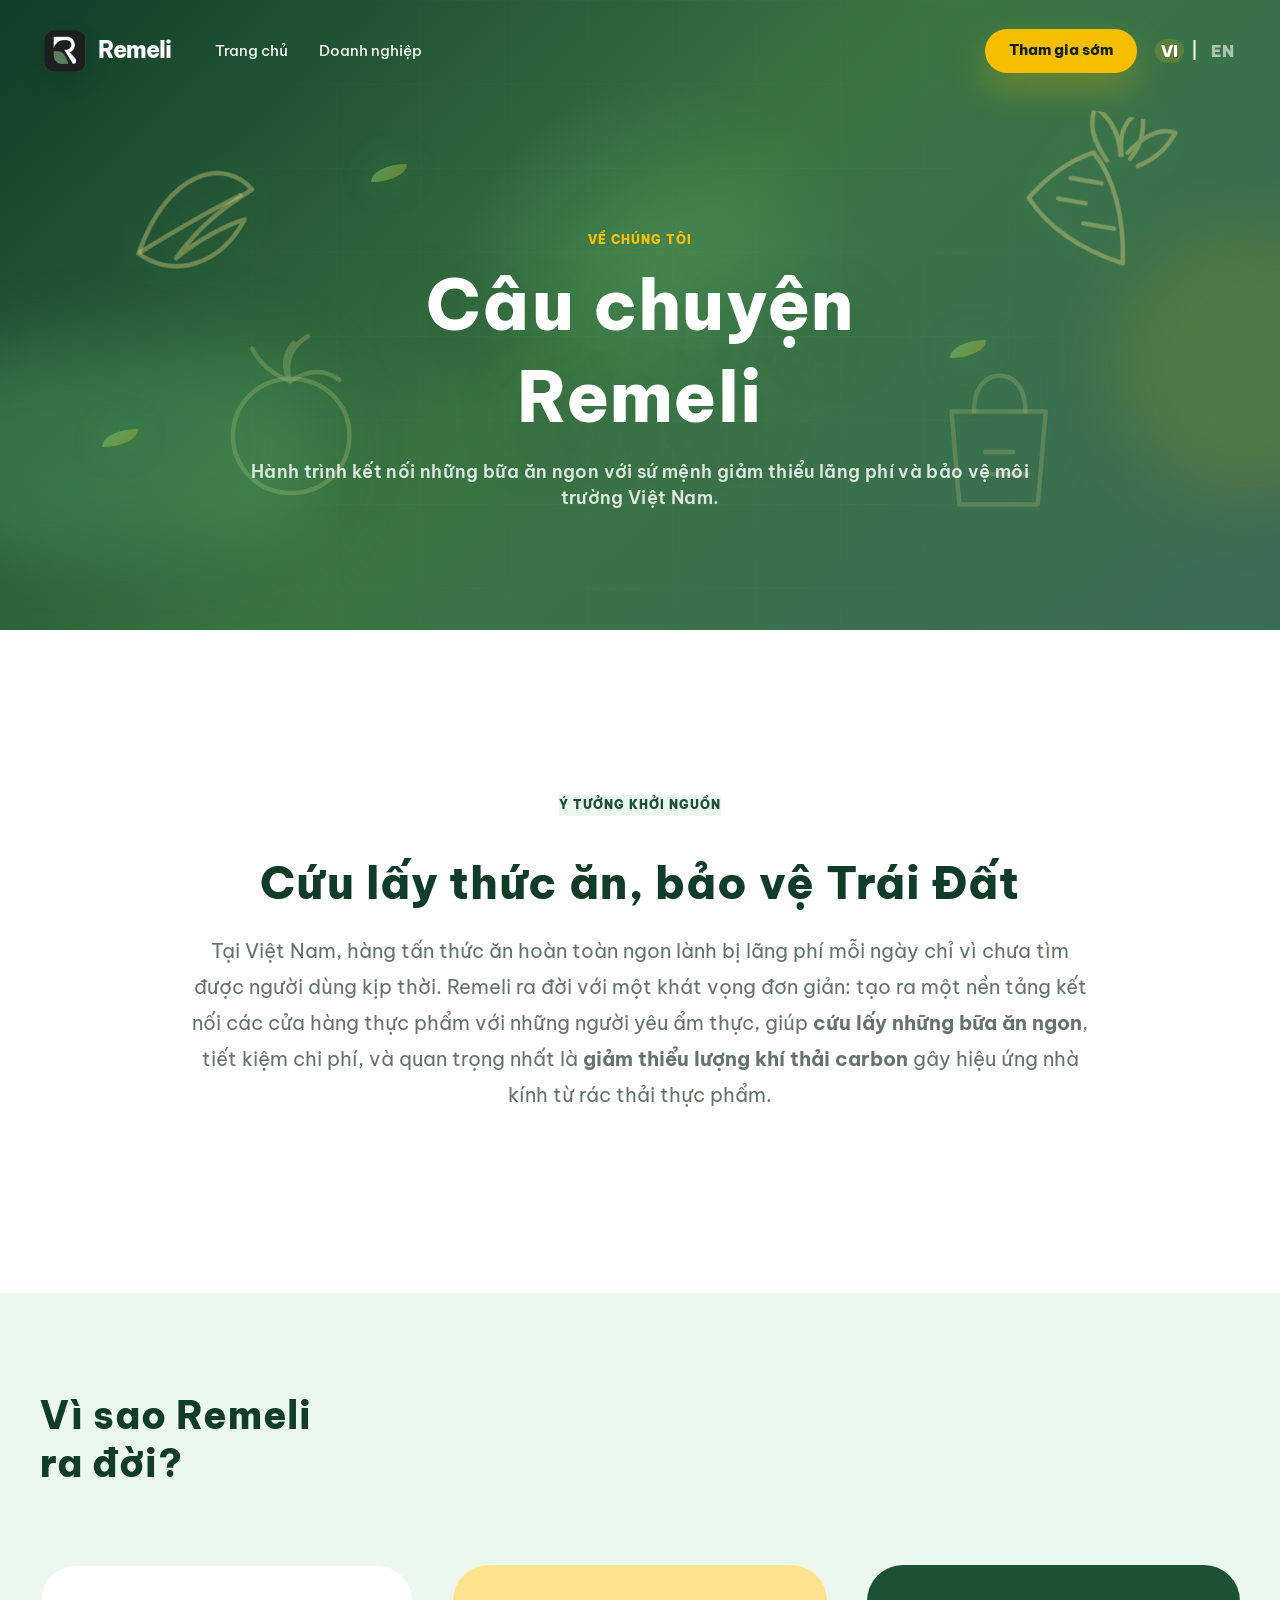
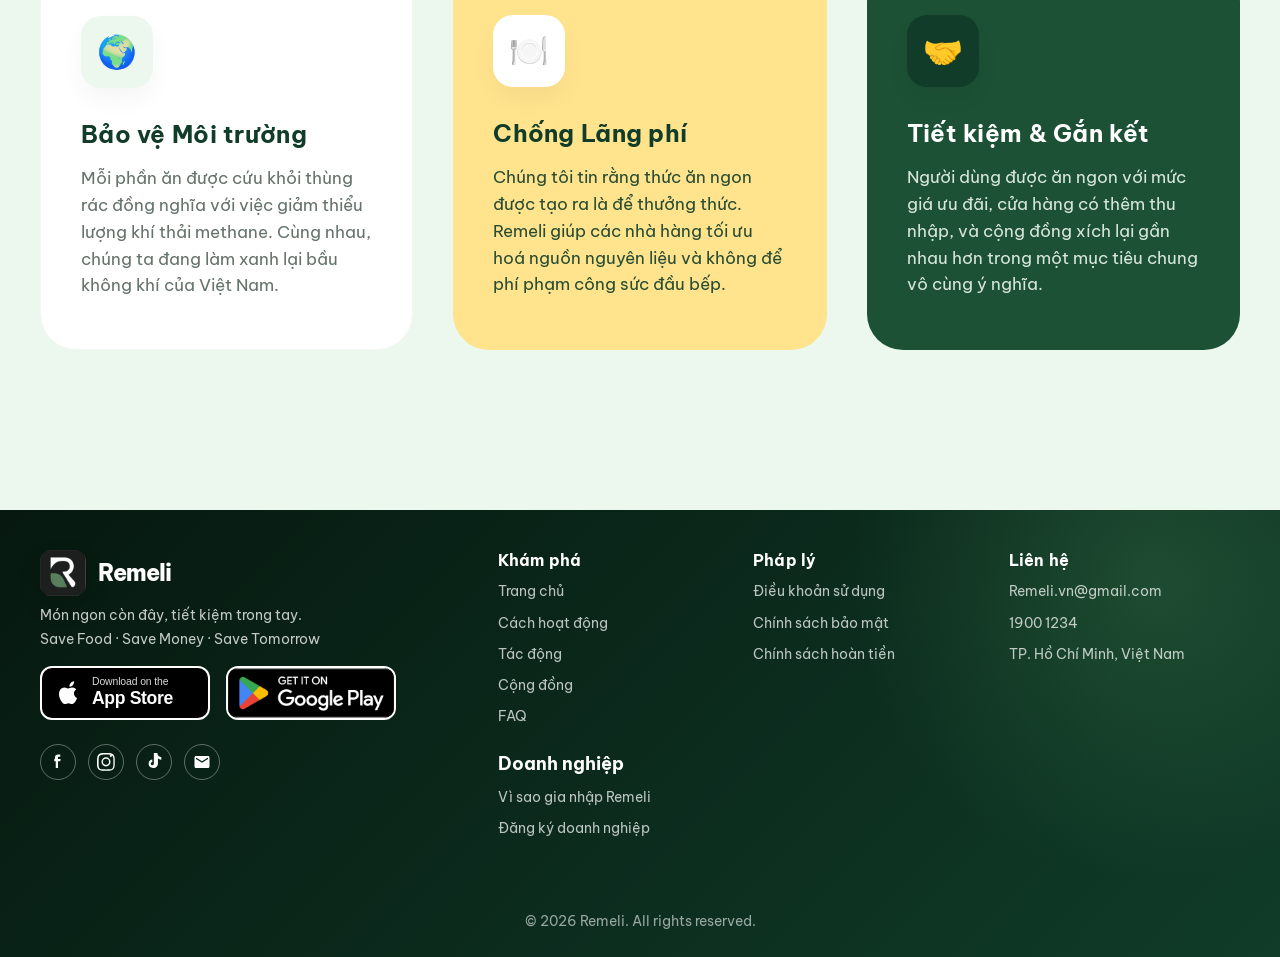
==== commit d4c1fbf0: "english update" ====
--- a/about-remeli.html
+++ b/about-remeli.html
@@ -11,7 +11,7 @@
   <link href="https://fonts.googleapis.com/css2?family=Anton&family=Be+Vietnam+Pro:wght@400;500;600;700;800&display=swap" rel="stylesheet">
   <link rel="stylesheet" href="styles.css" />
 </head>
-<body class="faq-page">
+<body class="">
   <svg style="display: none;">
     <defs>
       <linearGradient id="googlePlayGradient" x1="0%" y1="0%" x2="100%" y2="100%">
@@ -19,14 +19,14 @@
         <stop offset="30%" stop-color="#00e765" />
         <stop offset="70%" stop-color="#ffb300" />
         <stop offset="100%" stop-color="#ff3a44" />
-      </linearGradient>
+      </lineargradient>
     </defs>
   </svg>
 
   <header class="site-header" id="siteHeader">
     <a class="brand" href="index.html" aria-label="Remeli trang chủ" data-i18n-aria-label="brandAria">
       <img src="assets/remeli-logo.png" alt="Remeli logo" />
-      <span>Remeli</span>
+      <span data-i18n="aboutRemeli">Remeli</span>
     </a>
 
     <button class="menu-toggle" id="menuToggle" aria-label="Mở menu" aria-expanded="false" data-i18n-aria-label="menuOpen">
@@ -53,10 +53,20 @@
             <h4 data-i18n="megaCommunity">Community</h4>
             <a href="tac-dong.html" data-i18n="megaImpact">Tác động</a>
             <a href="phan-hoi-khach-hang.html" data-i18n="megaCustomerFeedback">Phản hồi khách hàng</a>
-          </div>
-        </div>
-      </div>
-      <a href="cua-hang.html" data-i18n="navMerchant">Cửa hàng</a>
+            <a href="faq.html" data-i18n="navFaq">FAQ</a>
+          </div>
+        </div>
+      </div>
+      <div class="nav-item-with-dropdown">
+        <a href="vi-sao-gia-nhap.html" data-i18n="navMerchant">Doanh nghiệp</a>
+        <div class="mega-menu">
+          <div class="mega-menu-column">
+            <h4 data-i18n="megaForBusiness">Dành cho Doanh nghiệp</h4>
+            <a data-i18n="megaWhyJoin" href="vi-sao-gia-nhap.html">Vì sao gia nhập Remeli</a>
+            <a data-i18n="megaRegisterBusiness" href="dang-ki-doanh-nghiep.html">Đăng ký doanh nghiệp</a>
+          </div>
+        </div>
+      </div>
     </nav>
 
     <div class="header-actions">
@@ -69,14 +79,94 @@
     </div>
   </header>
 
-  <section class="faq-section" id="content">
-    <div class="faq-header reveal">
-      <span class="eyebrow eyebrow-yellow">About us</span>
-      <h2>About Remeli</h2>
-    </div>
-
-    <div class="faq-list reveal" style="text-align: center; padding: 60px 0; background: var(--white); border-radius: 18px; border: 1px solid var(--line); box-shadow: 0 14px 42px rgba(16, 60, 41, 0.06);">
-      <p style="color: var(--muted); font-size: 1.1rem; margin: 0;">Nội dung đang được cập nhật. Vui lòng quay lại sau!</p>
+  <section class="hero" id="home" style="min-height: 70vh;">
+    <div class="hero-bg" aria-hidden="true">
+      <svg class="hero-line line-leaf-one" viewBox="0 0 160 160">
+        <path d="M29 92c42-69 94-67 111-35-27 10-53 22-79 46 24-12 46-19 67-21-30 35-72 39-99 10Z" />
+        <path d="M31 91c31-11 60-21 98-31" />
+      </svg>
+      <svg class="hero-line line-carrot" viewBox="0 0 160 160">
+        <path d="M66 37c22 19 37 52 43 93-42-6-72-21-93-43 15-24 30-39 50-50Z" />
+        <path
+          d="M96 32c14-21 27-27 39-25-5 14-12 25-28 35M91 35c-6-20-2-32 11-43 6 17 5 32-3 45M79 42c-16-16-22-30-18-45 14 7 25 19 29 38" />
+        <path d="M50 63h28M42 83h25M68 101h28" />
+      </svg>
+      <svg class="hero-line line-tomato" viewBox="0 0 160 160">
+        <path d="M77 48c29 0 52 22 52 51s-23 51-52 51-52-22-52-51 23-51 52-51Z" />
+        <path d="M76 51c-5-18 1-32 16-41M76 50c-14-5-26-14-34-29M76 50c17-10 30-11 44-1M76 50c-7-12-6-23 3-34" />
+      </svg>
+      <svg class="hero-line line-bag" viewBox="0 0 160 160">
+        <path d="M38 55h84l-7 83H45L38 55Z" />
+        <path d="M58 55c0-20 9-32 23-32s23 12 23 32" />
+        <path d="M68 91h25M68 111h38" />
+      </svg>
+
+      <div class="soft-blob blob-one"></div>
+      <div class="soft-blob blob-two"></div>
+
+      <div class="floating-leaf leaf-a"></div>
+      <div class="floating-leaf leaf-b"></div>
+      <div class="floating-leaf leaf-c"></div>
+
+      <div class="glass-layer"></div>
+    </div>
+
+    <div class="hero-content reveal"
+      style="padding-top: 100px; text-align: center; display: flex; flex-direction: column; align-items: center;">
+      <span class="eyebrow eyebrow-yellow" style="margin: 0 auto 16px;" data-i18n="aboutUs">Về chúng tôi</span>
+      <h1 class="split-title" style="justify-content: center;"><span data-i18n="aboutStory">Câu chuyện</span><span data-i18n="aboutRemeli">Remeli</span></h1>
+      <p style="margin: 24px auto; max-width: 800px; font-size: 1.15rem; opacity: 0.9;" data-i18n="aboutHeroDesc">Hành trình kết nối những bữa ăn ngon với sứ mệnh giảm thiểu lãng phí và bảo vệ môi trường Việt Nam.</p>
+    </div>
+  </section>
+
+  <!-- Vision Section -->
+  <section style="padding: 160px 24px; background: var(--white); text-align: center;">
+    <div style="max-width: 900px; margin: 0 auto;" class="reveal">
+      <span class="eyebrow" style="background: var(--green-100); color: var(--green-800);" data-i18n="aboutIdea">Ý tưởng khởi nguồn</span>
+      <h2 style="color: var(--green-900); font-size: 2.8rem; margin: 24px 0; font-family: var(--display-font); line-height: 1.2;" data-i18n="aboutSaveFood">Cứu lấy thức ăn, bảo vệ Trái Đất</h2>
+      <p style="color: var(--muted); font-size: 1.25rem; line-height: 1.8; margin-top: 24px;" data-i18n="aboutVisionDesc">Tại Việt Nam, hàng tấn thức ăn hoàn toàn ngon lành bị lãng phí mỗi ngày chỉ vì chưa tìm được người dùng kịp thời. Remeli ra đời với một khát vọng đơn giản: tạo ra một nền tảng kết nối các cửa hàng thực phẩm với những người yêu ẩm thực, giúp <strong data-i18n="aboutVisionDesc_p2">cứu lấy những bữa ăn ngon</strong>, tiết kiệm chi phí, và quan trọng nhất là <strong data-i18n="aboutVisionDesc_p4">giảm thiểu lượng khí thải carbon</strong> gây hiệu ứng nhà kính từ rác thải thực phẩm.</p>
+    </div>
+  </section>
+
+  <!-- Impact/Values Cards -->
+  <section style="padding: 100px 24px 160px; background: var(--green-100);">
+    <div style="max-width: 1200px; margin: 0 auto;">
+      
+      <div style="text-align: center; margin-bottom: 80px;" class="reveal">
+        <h2 class="split-title" style="color: var(--green-900); justify-content: center;"><span data-i18n="aboutWhyRemeli">Vì sao Remeli</span><span data-i18n="aboutBorn">ra đời?</span></h2>
+      </div>
+
+      <style>
+        .values-grid { display: grid; grid-template-columns: repeat(auto-fit, minmax(320px, 1fr)); gap: 40px; }
+        .value-card { padding: 50px 40px; border-radius: 36px; transition: transform 0.3s ease, box-shadow 0.3s ease; }
+        .value-card:hover { transform: translateY(-8px); box-shadow: 0 24px 48px rgba(16, 60, 41, 0.08); }
+        .value-icon { width: 72px; height: 72px; border-radius: 20px; display: flex; align-items: center; justify-content: center; font-size: 2rem; margin-bottom: 32px; box-shadow: 0 12px 24px rgba(0,0,0,0.04); }
+      </style>
+
+      <div class="values-grid reveal">
+        
+        <!-- Card 1 -->
+        <div class="value-card" style="background: var(--white); border: 1px solid rgba(107, 195, 121, 0.1);">
+          <div class="value-icon" style="background: var(--green-100);">🌍</div>
+          <h3 style="color: var(--green-900); font-size: 1.5rem; margin-bottom: 16px;" data-i18n="aboutProtectEnv">Bảo vệ Môi trường</h3>
+          <p style="color: var(--muted); line-height: 1.6; margin: 0; font-size: 1.05rem;" data-i18n="aboutProtectEnvDesc">Mỗi phần ăn được cứu khỏi thùng rác đồng nghĩa với việc giảm thiểu lượng khí thải methane. Cùng nhau, chúng ta đang làm xanh lại bầu không khí của Việt Nam.</p>
+        </div>
+
+        <!-- Card 2 -->
+        <div class="value-card" style="background: var(--yellow-soft);">
+          <div class="value-icon" style="background: var(--white);">🍽️</div>
+          <h3 style="color: var(--green-900); font-size: 1.5rem; margin-bottom: 16px;" data-i18n="aboutFightWaste">Chống Lãng phí</h3>
+          <p style="color: var(--green-900); opacity: 0.9; line-height: 1.6; margin: 0; font-size: 1.05rem;" data-i18n="aboutFightWasteDesc">Chúng tôi tin rằng thức ăn ngon được tạo ra là để thưởng thức. Remeli giúp các nhà hàng tối ưu hoá nguồn nguyên liệu và không để phí phạm công sức đầu bếp.</p>
+        </div>
+
+        <!-- Card 3 -->
+        <div class="value-card" style="background: var(--green-800);">
+          <div class="value-icon" style="background: var(--green-900);">🤝</div>
+          <h3 style="color: var(--white); font-size: 1.5rem; margin-bottom: 16px;" data-i18n="aboutSaveConnect">Tiết kiệm & Gắn kết</h3>
+          <p style="color: var(--green-100); opacity: 0.9; line-height: 1.6; margin: 0; font-size: 1.05rem;" data-i18n="aboutSaveConnectDesc">Người dùng được ăn ngon với mức giá ưu đãi, cửa hàng có thêm thu nhập, và cộng đồng xích lại gần nhau hơn trong một mục tiêu chung vô cùng ý nghĩa.</p>
+        </div>
+
+      </div>
     </div>
   </section>
 
@@ -84,7 +174,7 @@
     <div class="footer-brand">
       <a class="brand brand-footer" href="index.html#home">
         <img src="assets/remeli-logo.png" alt="Remeli logo" />
-        <span>Remeli</span>
+        <span data-i18n="aboutRemeli">Remeli</span>
       </a>
       <p data-i18n="footerSlogan">Món ngon còn đây, tiết kiệm trong tay.<br />Save Food. Save Money. Save Tomorrow.</p>
       
@@ -122,13 +212,16 @@
     </div>
     <div class="footer-links">
       <div>
-        <h3 data-i18n="footerExplore">Khám phá</h3>
+                <h3 data-i18n="footerExplore">Khám phá</h3>
         <a href="index.html#home" data-i18n="navHome">Trang chủ</a>
         <a href="index.html#how-it-works" data-i18n="navHow">Cách hoạt động</a>
-        <a href="cua-hang.html" data-i18n="navMerchant">Cửa hàng</a>
         <a href="index.html#impact" data-i18n="navImpact">Tác động</a>
         <a href="index.html#community" data-i18n="navCommunity">Cộng đồng</a>
         <a href="faq.html" data-i18n="navFaq">FAQ</a>
+        
+        <h4 data-i18n="navMerchant" style="margin-top: 20px; margin-bottom: 8px; color: var(--white); font-weight: 700; font-size: 1.1rem;">Doanh nghiệp</h4>
+        <a data-i18n="megaWhyJoin" href="vi-sao-gia-nhap.html">Vì sao gia nhập Remeli</a>
+        <a data-i18n="megaRegisterBusiness" href="dang-ki-doanh-nghiep.html">Đăng ký doanh nghiệp</a>
       </div>
       <div>
         <h3 data-i18n="footerLegal">Pháp lý</h3>
--- a/styles.css
+++ b/styles.css
@@ -77,6 +77,10 @@
   transition: background 240ms ease, box-shadow 240ms ease, color 240ms ease, margin 240ms ease, width 240ms ease;
 }
 
+.site-header.header-light-bg {
+  color: var(--green-900);
+}
+
 .site-header.scrolled {
   margin-top: 10px;
   width: min(100% - 36px, 1260px);
@@ -128,15 +132,13 @@
   right: 0;
   bottom: 0;
   height: 2px;
-  transform: scaleX(0);
-  transform-origin: center;
   background: var(--yellow);
-  transition: transform 280ms cubic-bezier(0.4, 0, 0.2, 1);
-}
-
-.main-nav a.active::after,
-.main-nav a:hover::after {
-  transform: scaleX(1);
+  opacity: 0;
+}
+
+.main-nav a:hover::after,
+.main-nav a:active::after {
+  opacity: 1;
 }
 
 .nav-item-with-dropdown {
@@ -524,7 +526,7 @@
   gap: clamp(10px, 1.25vw, 18px);
   margin: 0;
   font-family: var(--display-font);
-  font-size: clamp(2.9rem, 6.8vw, 6.4rem);
+  font-size: clamp(2.5rem, 5.5vw, 5rem);
   font-weight: 800;
   line-height: 1.08;
   text-shadow: 0 20px 70px rgba(0, 0, 0, 0.24);
@@ -643,7 +645,7 @@
 h2 {
   margin: 0;
   font-family: var(--display-font);
-  font-size: clamp(1.8rem, 3.6vw, 3.4rem);
+  font-size: clamp(1.6rem, 3vw, 2.8rem);
   font-weight: 800;
   line-height: 1.15;
 }
@@ -827,7 +829,7 @@
 }
 
 .merchant-copy h2 {
-  font-size: clamp(1.4rem, 2.5vw, 2.6rem);
+  font-size: clamp(1.3rem, 2.2vw, 2.2rem);
 }
 
 .merchant-copy p {
@@ -1595,8 +1597,9 @@
 .site-footer {
   display: grid;
   grid-template-columns: 0.9fr 1.6fr;
-  gap: 70px;
-  padding: 64px max(24px, calc((100vw - var(--max)) / 2)) 34px;
+  gap: 40px;
+  padding: 40px max(24px, calc((100vw - var(--max)) / 2)) 24px;
+  font-size: 0.88rem;
   color: var(--white);
   background:
     radial-gradient(circle at 90% 15%, rgba(107, 195, 121, 0.18), transparent 25%),
@@ -1739,18 +1742,18 @@
 .footer-links {
   display: grid;
   grid-template-columns: repeat(3, 1fr);
-  gap: 38px;
+  gap: 24px;
 }
 
 .footer-links h3 {
-  margin: 0 0 14px;
+  margin: 0 0 10px;
   color: var(--white);
 }
 
 .footer-links a,
 .footer-links span {
   display: block;
-  margin: 10px 0;
+  margin: 8px 0;
   color: rgba(255, 255, 255, 0.73);
 }
 
@@ -1797,7 +1800,7 @@
 
 /* Ép tiêu đề chữ Modal luôn mang màu đen thuần túy trên nền trắng, không bị ăn màu trắng khi mở ở trang FAQ */
 .modal-panel h2 {
-  font-size: clamp(1.9rem, 4vw, 3rem);
+  font-size: clamp(1.7rem, 3.5vw, 2.6rem);
   line-height: 1.15;
   color: var(--text) !important;
 }
@@ -2094,7 +2097,7 @@
   }
 
   .hero h1 {
-    font-size: clamp(2.9rem, 13vw, 4.7rem);
+    font-size: clamp(2.5rem, 11vw, 4rem);
     line-height: 1.12;
     gap: 12px;
   }
@@ -2221,7 +2224,7 @@
 .benefits-list h3 {
   /* Ưu tiên các font có nét chữ bo tròn trịa, mượt mà */
   font-family: "Plus Jakarta Sans", "Lexend", "Nunito", -apple-system, BlinkMacSystemFont, "Segoe UI", sans-serif !important;
-  font-size: clamp(2.8rem, 5vw, 4.2rem) !important;
+  font-size: clamp(2.4rem, 4.5vw, 3.6rem) !important;
   font-weight: 500 !important;
   /* Giữ độ mỏng vừa phải để nét chữ thanh thoát */
   color: var(--green-900) !important;
